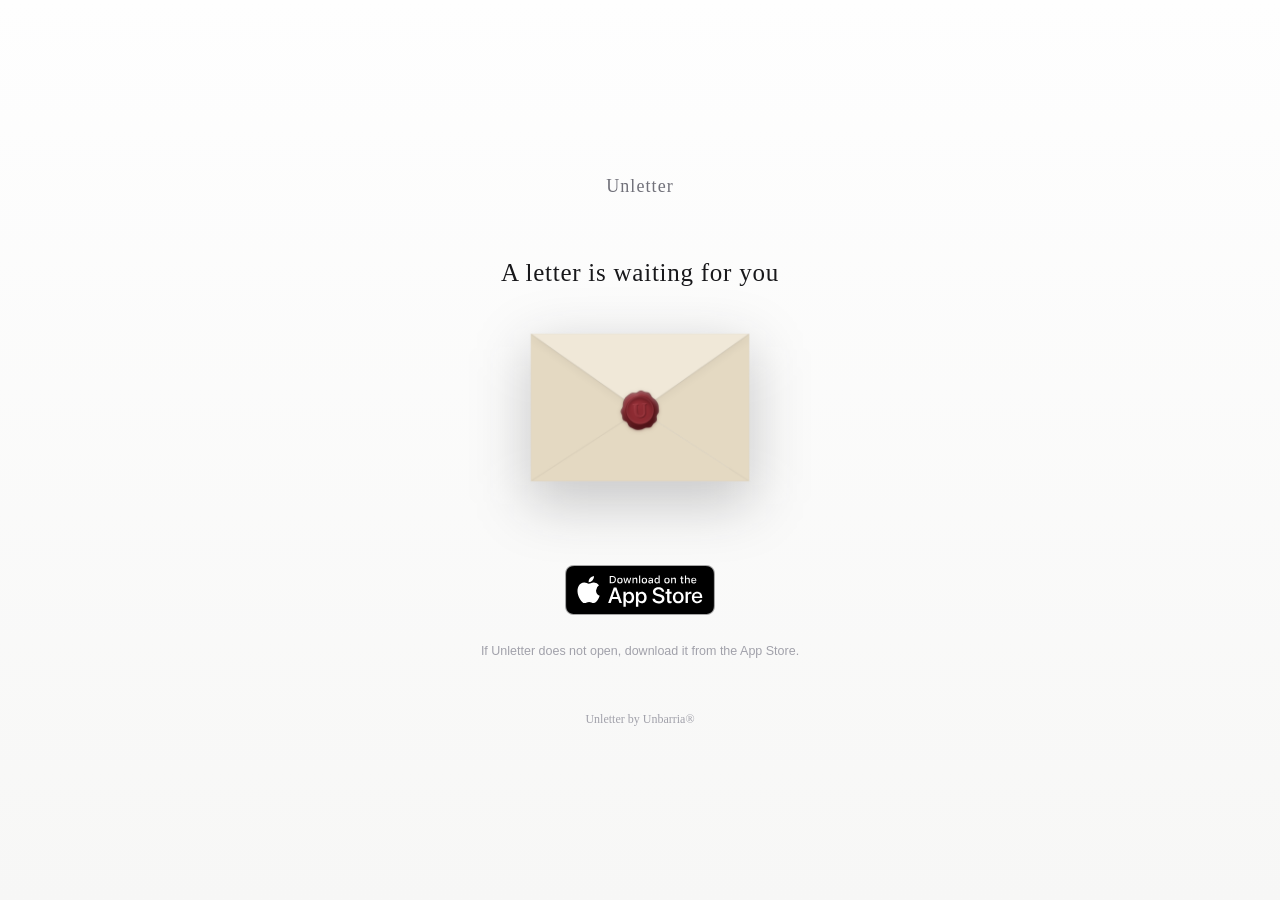
==== l/index.html @ f6f6aea8 "Refine Unletter landing CTA and link preview" ====
<!DOCTYPE html>
<html lang="ja">
<head>
<meta charset="utf-8">
<meta name="viewport" content="width=device-width, initial-scale=1, viewport-fit=cover">
<meta name="color-scheme" content="light">
<!-- 個人宛の私的なリンク。検索に出さない。 -->
<meta name="robots" content="noindex, nofollow">
<meta name="description" content="あなた宛の手紙が届いています。Unletterで、封を開く日までそっとお預かりします。">
<meta name="theme-color" content="#FAFAFA">
<meta name="apple-itunes-app" content="app-id=6777921284">
<meta property="og:site_name" content="Unletter">
<meta property="og:type" content="website">
<meta property="og:title" content="手紙が届いています — Unletter">
<meta property="og:description" content="あなた宛の手紙が届いています。Unletterで、封を開く日までそっとお預かりします。">
<meta property="og:url" content="https://unletter.unbarria.com/l/r/">
<meta property="og:image" content="https://unletter.unbarria.com/l/link-preview.png">
<meta property="og:image:width" content="1200">
<meta property="og:image:height" content="630">
<meta property="og:image:alt" content="封蝋で閉じられた封筒">
<meta name="twitter:card" content="summary_large_image">
<title>手紙が届いています — Unletter</title>
<style>
  /* アプリの世界観に合わせる：地は近白（ニュートラル）、手紙の object は温かい紙＋封蝋。
     アプリは明色固定なので、このページも明色のみ。 */
  :root{
    --paper:#FAFAFA; --ink:#18181B; --ink-soft:#71717A; --ink-faint:#A1A1AA;
    font-family:-apple-system,"Hiragino Mincho ProN","Hiragino Kaku Gothic ProN",serif;
  }
  *{ box-sizing:border-box; margin:0; padding:0; }
  html,body{ height:100%; }
  body{
    /* アプリの WarmBackground（近白の縦グラデ）に合わせ、封筒画像の縁を溶け込ませる。 */
    background:linear-gradient(180deg, #FEFEFE 0%, #F7F7F6 100%) fixed; color:var(--ink);
    -webkit-font-smoothing:antialiased; line-height:1.7;
    display:flex; align-items:center; justify-content:center;
    padding:36px 26px calc(36px + env(safe-area-inset-bottom));
  }
  main{ width:100%; max-width:360px; text-align:center; }
  .wordmark{ font-family:"Hiragino Mincho ProN",Georgia,serif; font-size:18px;
    letter-spacing:.06em; color:var(--ink-soft); margin-bottom:30px; }
  .from{ font-family:-apple-system,"Hiragino Kaku Gothic ProN",sans-serif;
    font-size:13px; color:var(--ink-soft); margin-bottom:6px; min-height:1.1em; }
  .title{ font-family:"Hiragino Mincho ProN",Georgia,serif; font-weight:500;
    font-size:25px; letter-spacing:.03em; }
  /* 封筒は長方形なので drop-shadow だと影も四角くなる。下に楕円のソフト影を敷いて浮遊感を出す。 */
  .env-wrap{ position:relative; width:238px; margin:30px auto 34px; }
  /* 長方形の実体をガウスぼかし＝境界の線が完全に溶ける（drop-shadowは縁が立つので使わない）。 */
  .env-wrap{ position:relative; width:238px; margin:30px auto 42px; }
  .env-wrap::before{ content:""; position:absolute; inset:0; z-index:0;
    background:rgba(24,24,27,0.22); border-radius:12px;
    transform:translateY(18px) scale(0.94); filter:blur(30px); }
  .env{ position:relative; z-index:1; display:block; width:238px; height:auto; }
  .open{ font-family:-apple-system,"Hiragino Kaku Gothic ProN",sans-serif;
    font-size:13px; color:var(--ink-soft); line-height:1.8; min-height:1.1em;
    padding:0 8px; white-space:pre-line; }
  /* Apple 公式 App Store バッジ（アートワークは改変しない／余白規定を満たす）。 */
  .badge-link{ display:inline-block; margin-top:34px; line-height:0; }
  .badge-link:active{ opacity:.85; }
  .badge{ height:50px; width:auto; }
  .open-app{ display:flex; align-items:center; gap:8px;
    width:max-content; max-width:100%; margin:30px auto 0;
    padding:0 2px 4px; border-bottom:1px solid rgba(24,24,27,.34);
    color:var(--ink); text-decoration:none;
    font-family:"Hiragino Mincho ProN",Georgia,serif; font-size:15px;
    letter-spacing:.04em; line-height:1.4; }
  .open-app::after{ content:""; width:6px; height:6px;
    border-top:1px solid rgba(24,24,27,.58); border-right:1px solid rgba(24,24,27,.58);
    transform:rotate(45deg); margin-top:1px; }
  .open-app:active{ opacity:.62; }
  .open-app[hidden]{ display:none; }
  .open-app + .badge-link{ margin-top:18px; }
  .note{ font-family:-apple-system,"Hiragino Kaku Gothic ProN",sans-serif;
    font-size:12.5px; color:var(--ink-faint); margin-top:18px; }
  .footer{ font-family:"Hiragino Mincho ProN",Georgia,serif; font-size:12px;
    color:var(--ink-faint); margin-top:46px; }
</style>
</head>
<body>
  <main>
    <div class="wordmark">Unletter</div>

    <p class="from" id="from"></p>
    <p class="title" id="title">手紙が届いています</p>

    <!-- アプリが実際に描く封筒（封蝋付き）をそのまま画像化したもの。WEBとアプリで同一の見た目。 -->
    <div class="env-wrap">
      <img class="env" src="envelope.png?v=4" width="988" height="692" alt="封蝋で閉じられた封筒">
    </div>

    <p class="open" id="open"></p>

    <a class="open-app" id="openApp" href="#" hidden>
      <span id="openAppLabel">手紙を受け取る</span>
    </a>

    <a class="badge-link" id="badgeLink" href="https://apps.apple.com/app/id6777921284" aria-label="App Store で入手">
      <img class="badge" id="badge" src="appstore-badge-ja.svg" alt="App Store で入手">
    </a>

    <p class="note" id="note">Unletter アプリを入れたあと、もう一度このリンクを開くと、手紙が追加されます。</p>
    <p class="footer">Unletter by Unbarria®</p>
  </main>

  <script>
    // 端末の言語で日英を出し分け。「#」以降のフラグメントはサーバーに送られない
    // （表示のためだけにブラウザ内で読む。手紙の本文・写真などは一切含めない）。
    (function () {
      var lang = (navigator.language || "ja").toLowerCase().indexOf("ja") === 0 ? "ja" : "en";
      document.documentElement.lang = lang;
      var MON = ["January","February","March","April","May","June","July","August",
                 "September","October","November","December"];
      var T = {
        ja: {
          title: "手紙が届いています",
          from: function (n) { return n + " さんから"; },
          date: function (y, m, d) { return y + "年" + m + "月" + d + "日"; },
          sealed: function (ds) { return "ひらく日（" + ds + "）まで、\nそっと封のままお預かりします。"; },
          badge: "appstore-badge-ja.svg",
          badgeAlt: "App Store で入手",
          openApp: "手紙を受け取る",
          note: "Unletterが開かない場合は、App Storeからどうぞ。"
        },
        en: {
          title: "A letter is waiting for you",
          from: function (n) { return "From " + n; },
          date: function (y, m, d) { return MON[m - 1] + " " + d + ", " + y; },
          sealed: function (ds) { return "Sealed until " + ds + "."; },
          badge: "appstore-badge-en.svg",
          badgeAlt: "Download on the App Store",
          openApp: "Receive the letter",
          note: "If Unletter does not open, download it from the App Store."
        }
      };
      var t = T[lang];
      document.getElementById("title").textContent = t.title;
      document.getElementById("note").textContent = t.note;
      var rawHash = location.hash.replace(/^#/, "");
      var openApp = document.getElementById("openApp");
      if (rawHash) {
        document.getElementById("openAppLabel").textContent = t.openApp;
        openApp.href = "unletter://receive?" + rawHash;
        openApp.hidden = false;
      }
      var badge = document.getElementById("badge");
      badge.src = t.badge; badge.alt = t.badgeAlt;
      document.getElementById("badgeLink").setAttribute("aria-label", t.badgeAlt);
      try {
        var p = new URLSearchParams(location.hash.replace(/^#/, ""));
        var from = p.get("f") || p.get("from");
        if (from) document.getElementById("from").textContent = t.from(decodeURIComponent(from));
        var open = p.get("o") || p.get("open");
        var m = open && open.match(/^(\d{4})-(\d{1,2})-(\d{1,2})$/);
        if (m) document.getElementById("open").textContent = t.sealed(t.date(+m[1], +m[2], +m[3]));
      } catch (e) { /* フラグメントが無くても通常表示 */ }
    })();
  </script>
</body>
</html>
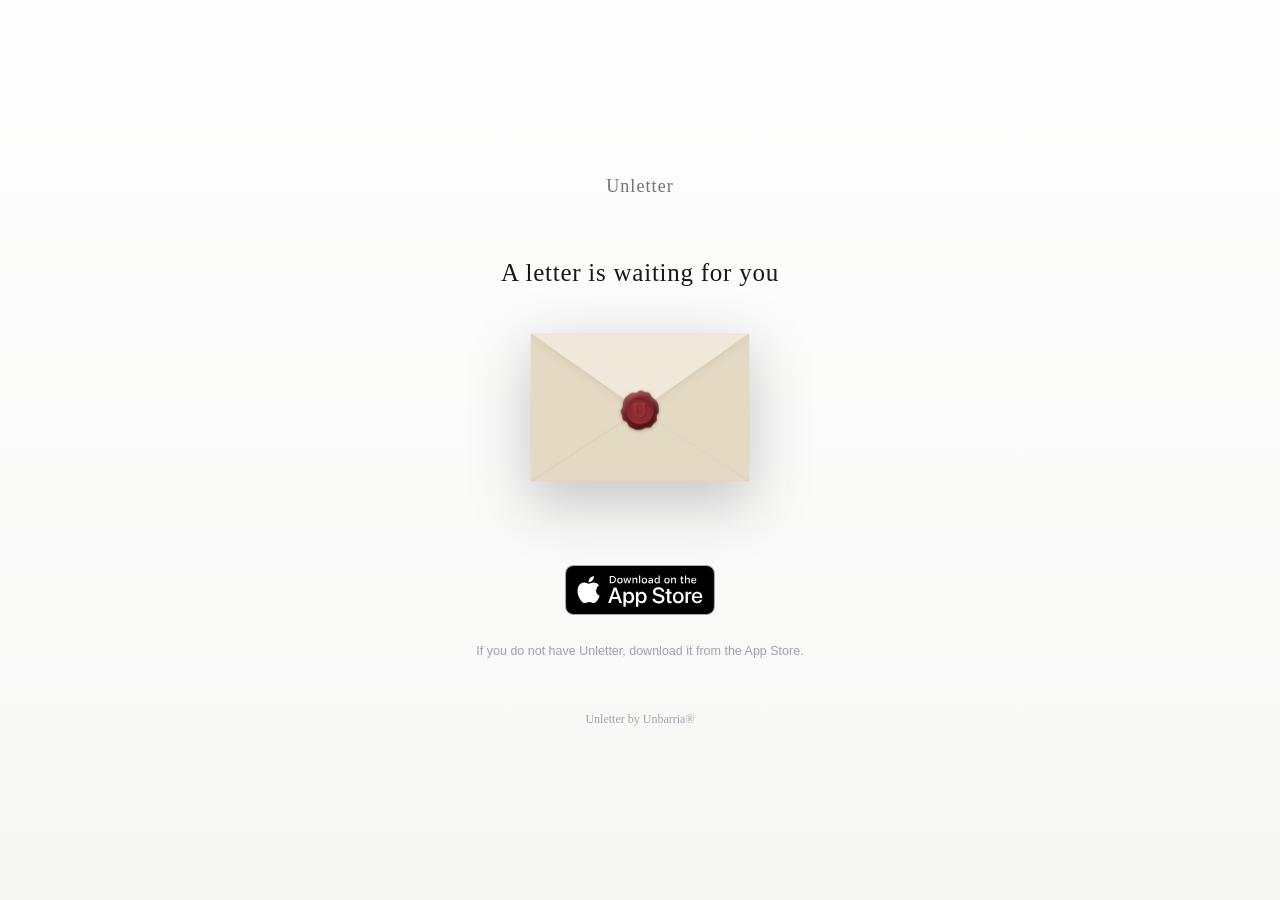
==== commit f6b252cc: "Clarify Unletter landing App Store copy" ====
--- a/l/index.html
+++ b/l/index.html
@@ -119,7 +119,7 @@
           badge: "appstore-badge-ja.svg",
           badgeAlt: "App Store で入手",
           openApp: "手紙を受け取る",
-          note: "Unletterが開かない場合は、App Storeからどうぞ。"
+          note: "Unletterをお持ちでない方は、App Storeから。"
         },
         en: {
           title: "A letter is waiting for you",
@@ -129,7 +129,7 @@
           badge: "appstore-badge-en.svg",
           badgeAlt: "Download on the App Store",
           openApp: "Receive the letter",
-          note: "If Unletter does not open, download it from the App Store."
+          note: "If you do not have Unletter, download it from the App Store."
         }
       };
       var t = T[lang];
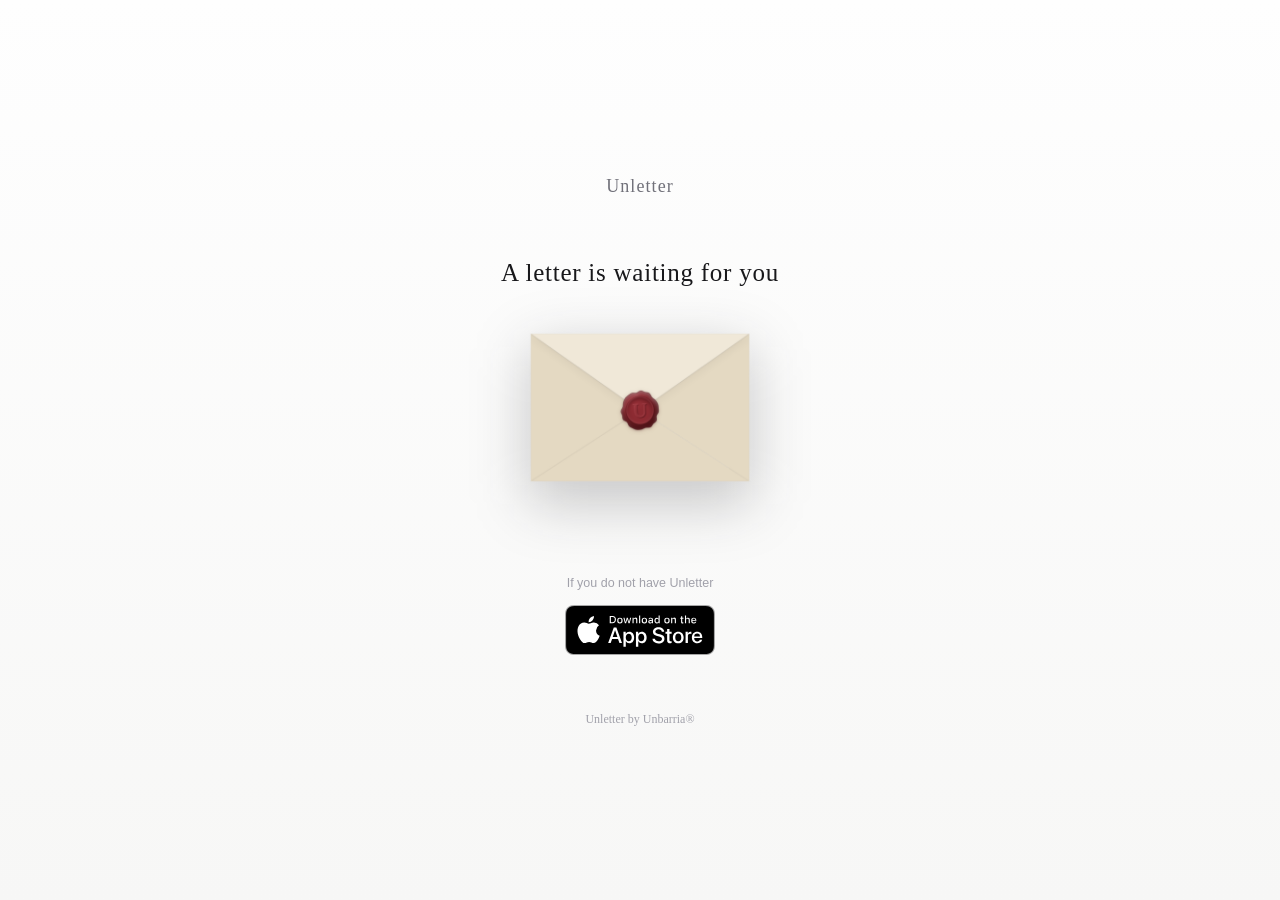
==== commit 17060a8b: "Refine Unletter landing receive CTA" ====
--- a/l/index.html
+++ b/l/index.html
@@ -60,18 +60,18 @@
   .badge{ height:50px; width:auto; }
   .open-app{ display:flex; align-items:center; gap:8px;
     width:max-content; max-width:100%; margin:30px auto 0;
-    padding:0 2px 4px; border-bottom:1px solid rgba(24,24,27,.34);
+    padding:0 4px 5px; border-bottom:1px solid rgba(24,24,27,.46);
     color:var(--ink); text-decoration:none;
-    font-family:"Hiragino Mincho ProN",Georgia,serif; font-size:15px;
-    letter-spacing:.04em; line-height:1.4; }
-  .open-app::after{ content:""; width:6px; height:6px;
+    font-family:"Hiragino Mincho ProN",Georgia,serif; font-size:16.5px;
+    font-weight:500; letter-spacing:.04em; line-height:1.4; }
+  .open-app::after{ content:""; width:7px; height:7px;
     border-top:1px solid rgba(24,24,27,.58); border-right:1px solid rgba(24,24,27,.58);
     transform:rotate(45deg); margin-top:1px; }
   .open-app:active{ opacity:.62; }
   .open-app[hidden]{ display:none; }
-  .open-app + .badge-link{ margin-top:18px; }
   .note{ font-family:-apple-system,"Hiragino Kaku Gothic ProN",sans-serif;
-    font-size:12.5px; color:var(--ink-faint); margin-top:18px; }
+    font-size:12.5px; color:var(--ink-faint); margin-top:26px; }
+  .note + .badge-link{ margin-top:10px; }
   .footer{ font-family:"Hiragino Mincho ProN",Georgia,serif; font-size:12px;
     color:var(--ink-faint); margin-top:46px; }
 </style>
@@ -94,11 +94,12 @@
       <span id="openAppLabel">手紙を受け取る</span>
     </a>
 
+    <p class="note" id="note">Unletter アプリを入れたあと、もう一度このリンクを開くと、手紙が追加されます。</p>
+
     <a class="badge-link" id="badgeLink" href="https://apps.apple.com/app/id6777921284" aria-label="App Store で入手">
       <img class="badge" id="badge" src="appstore-badge-ja.svg" alt="App Store で入手">
     </a>
 
-    <p class="note" id="note">Unletter アプリを入れたあと、もう一度このリンクを開くと、手紙が追加されます。</p>
     <p class="footer">Unletter by Unbarria®</p>
   </main>
 
@@ -119,7 +120,7 @@
           badge: "appstore-badge-ja.svg",
           badgeAlt: "App Store で入手",
           openApp: "手紙を受け取る",
-          note: "Unletterをお持ちでない方は、App Storeから。"
+          note: "Unletterをお持ちでない方は"
         },
         en: {
           title: "A letter is waiting for you",
@@ -129,7 +130,7 @@
           badge: "appstore-badge-en.svg",
           badgeAlt: "Download on the App Store",
           openApp: "Receive the letter",
-          note: "If you do not have Unletter, download it from the App Store."
+          note: "If you do not have Unletter"
         }
       };
       var t = T[lang];
@@ -139,7 +140,17 @@
       var openApp = document.getElementById("openApp");
       if (rawHash) {
         document.getElementById("openAppLabel").textContent = t.openApp;
-        openApp.href = "unletter://receive?" + rawHash;
+        try {
+          var appParams = new URLSearchParams();
+          var landingParams = new URLSearchParams(rawHash);
+          ["m", "f", "from", "o", "open"].forEach(function (name) {
+            var value = landingParams.get(name);
+            if (value) appParams.set(name, value);
+          });
+          openApp.href = "unletter://receive?" + appParams.toString();
+        } catch (e) {
+          openApp.href = "unletter://receive?" + rawHash;
+        }
         openApp.hidden = false;
       }
       var badge = document.getElementById("badge");
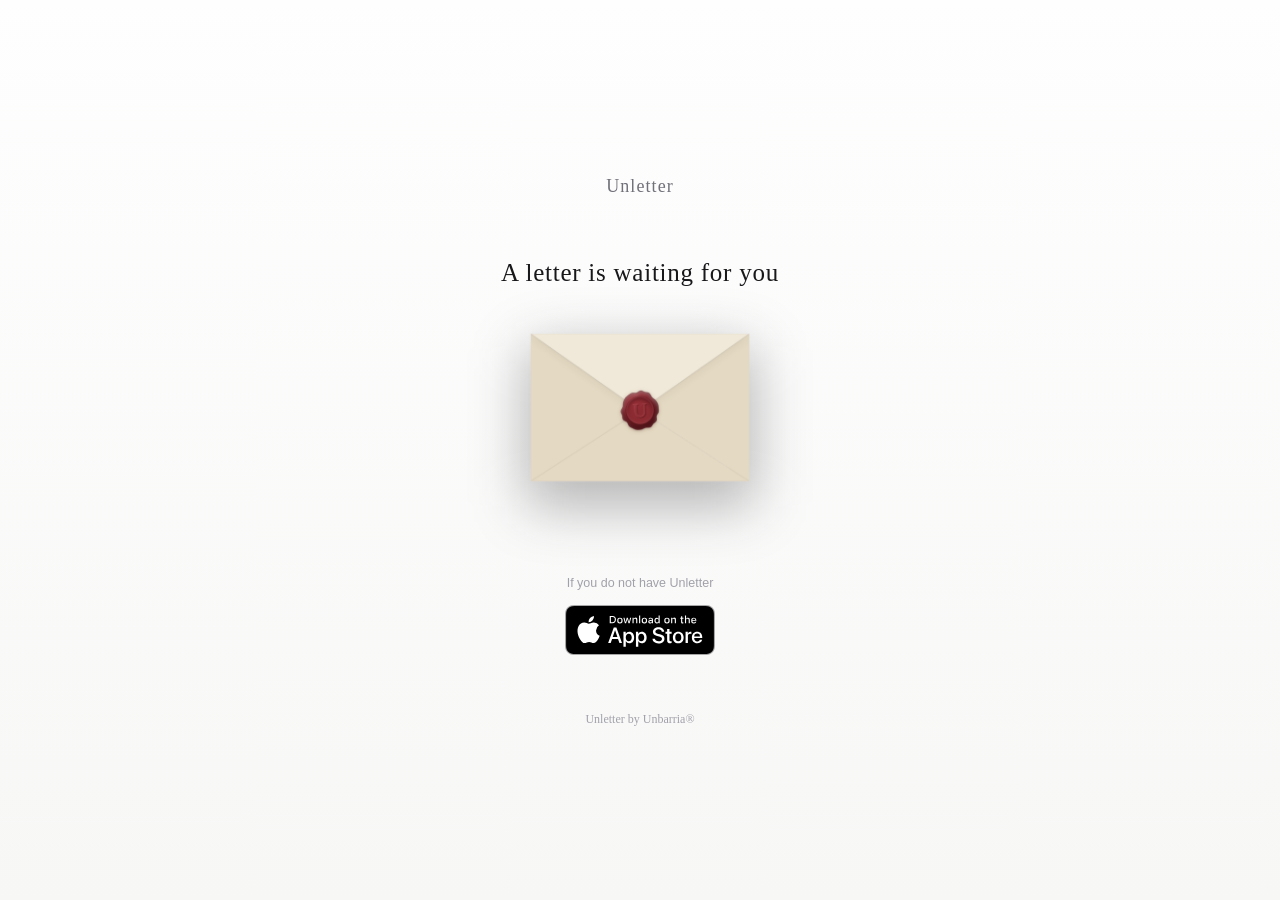
==== commit b87a3988: "Strengthen Unletter landing envelope shadow" ====
--- a/l/index.html
+++ b/l/index.html
@@ -43,13 +43,11 @@
     font-size:13px; color:var(--ink-soft); margin-bottom:6px; min-height:1.1em; }
   .title{ font-family:"Hiragino Mincho ProN",Georgia,serif; font-weight:500;
     font-size:25px; letter-spacing:.03em; }
-  /* 封筒は長方形なので drop-shadow だと影も四角くなる。下に楕円のソフト影を敷いて浮遊感を出す。 */
-  .env-wrap{ position:relative; width:238px; margin:30px auto 34px; }
-  /* 長方形の実体をガウスぼかし＝境界の線が完全に溶ける（drop-shadowは縁が立つので使わない）。 */
   .env-wrap{ position:relative; width:238px; margin:30px auto 42px; }
   .env-wrap::before{ content:""; position:absolute; inset:0; z-index:0;
-    background:rgba(24,24,27,0.22); border-radius:12px;
-    transform:translateY(18px) scale(0.94); filter:blur(30px); }
+    background:rgba(24,24,27,0.30); border-radius:12px;
+    transform:translateY(19px) scale(0.96);
+    -webkit-filter:blur(28px); filter:blur(28px); }
   .env{ position:relative; z-index:1; display:block; width:238px; height:auto; }
   .open{ font-family:-apple-system,"Hiragino Kaku Gothic ProN",sans-serif;
     font-size:13px; color:var(--ink-soft); line-height:1.8; min-height:1.1em;
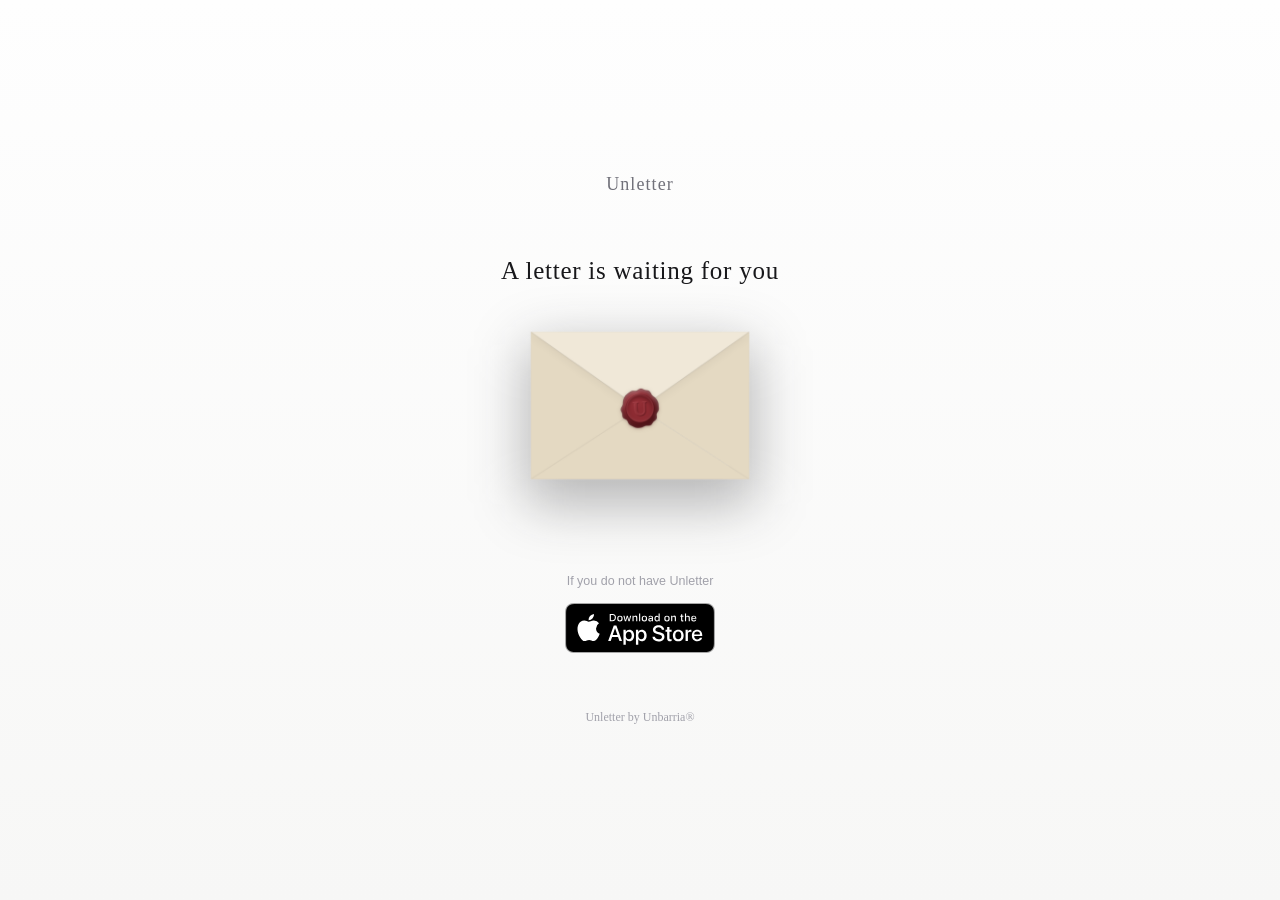
==== commit a3512763: "Fix Unletter landing on short viewports" ====
--- a/l/index.html
+++ b/l/index.html
@@ -28,15 +28,16 @@
     font-family:-apple-system,"Hiragino Mincho ProN","Hiragino Kaku Gothic ProN",serif;
   }
   *{ box-sizing:border-box; margin:0; padding:0; }
-  html,body{ height:100%; }
+  html{ min-height:100%; }
   body{
     /* アプリの WarmBackground（近白の縦グラデ）に合わせ、封筒画像の縁を溶け込ませる。 */
     background:linear-gradient(180deg, #FEFEFE 0%, #F7F7F6 100%) fixed; color:var(--ink);
     -webkit-font-smoothing:antialiased; line-height:1.7;
-    display:flex; align-items:center; justify-content:center;
-    padding:36px 26px calc(36px + env(safe-area-inset-bottom));
+    min-height:100vh; min-height:100svh;
+    display:flex; align-items:flex-start; justify-content:center;
+    padding:calc(32px + env(safe-area-inset-top)) 26px calc(36px + env(safe-area-inset-bottom));
   }
-  main{ width:100%; max-width:360px; text-align:center; }
+  main{ width:100%; max-width:360px; margin-block:auto; text-align:center; }
   .wordmark{ font-family:"Hiragino Mincho ProN",Georgia,serif; font-size:18px;
     letter-spacing:.06em; color:var(--ink-soft); margin-bottom:30px; }
   .from{ font-family:-apple-system,"Hiragino Kaku Gothic ProN",sans-serif;
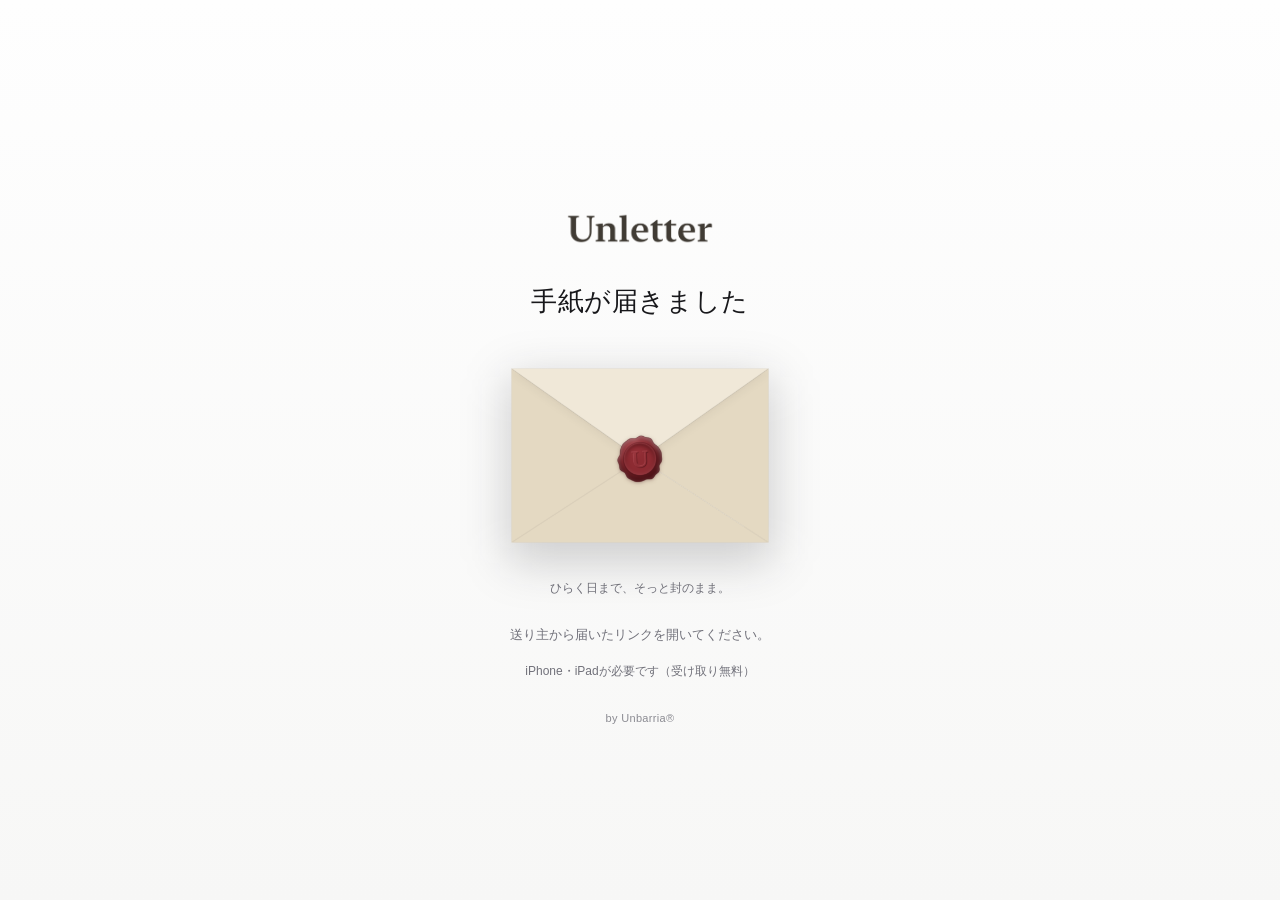
==== commit 51e7ac92: "Use associated HTTPS links to receive Unletter deliveries" ====
--- a/l/index.html
+++ b/l/index.html
@@ -1,169 +1,178 @@
-<!DOCTYPE html>
-<html lang="ja">
-<head>
-<meta charset="utf-8">
-<meta name="viewport" content="width=device-width, initial-scale=1, viewport-fit=cover">
-<meta name="color-scheme" content="light">
-<!-- 個人宛の私的なリンク。検索に出さない。 -->
-<meta name="robots" content="noindex, nofollow">
-<meta name="description" content="あなた宛の手紙が届いています。Unletterで、封を開く日までそっとお預かりします。">
+<!doctype html>
+<html lang="ja"><head>
+<meta charset="utf-8"><meta name="viewport" content="width=device-width, initial-scale=1, viewport-fit=cover">
+<meta name="color-scheme" content="light"><meta name="referrer" content="no-referrer"><meta name="robots" content="noindex,nofollow">
+<meta http-equiv="Content-Security-Policy" content="default-src 'none'; img-src 'self' https://unletter.unbarria.com; style-src 'unsafe-inline'; script-src 'sha256-oAiUkWqNXAfpsM3L37HL6iHNrdKfscBCrKbtZSpAs4I='; base-uri 'none'; form-action 'none'">
+<title>手紙が届いています — Unletter</title>
+<meta name="description" content="あなた宛ての手紙が届いています。Unletterで、ひらく日までそっと封のまま。">
 <meta name="theme-color" content="#FAFAFA">
-<meta name="apple-itunes-app" content="app-id=6777921284">
-<meta property="og:site_name" content="Unletter">
-<meta property="og:type" content="website">
+<meta property="og:site_name" content="Unletter"><meta property="og:type" content="website">
 <meta property="og:title" content="手紙が届いています — Unletter">
-<meta property="og:description" content="あなた宛の手紙が届いています。Unletterで、封を開く日までそっとお預かりします。">
-<meta property="og:url" content="https://unletter.unbarria.com/l/r/">
+<meta property="og:description" content="あなた宛ての手紙が届いています。Unletterで、ひらく日までそっと封のまま。">
 <meta property="og:image" content="https://unletter.unbarria.com/l/link-preview.png">
-<meta property="og:image:width" content="1200">
-<meta property="og:image:height" content="630">
-<meta property="og:image:alt" content="封蝋で閉じられた封筒">
+<meta property="og:image:width" content="1200"><meta property="og:image:height" content="630">
+<meta property="og:image:alt" content="Unletterの封蝋で閉じられた封筒">
 <meta name="twitter:card" content="summary_large_image">
-<title>手紙が届いています — Unletter</title>
+<meta name="twitter:image" content="https://unletter.unbarria.com/l/link-preview.png">
 <style>
-  /* アプリの世界観に合わせる：地は近白（ニュートラル）、手紙の object は温かい紙＋封蝋。
-     アプリは明色固定なので、このページも明色のみ。 */
-  :root{
-    --paper:#FAFAFA; --ink:#18181B; --ink-soft:#71717A; --ink-faint:#A1A1AA;
-    font-family:-apple-system,"Hiragino Mincho ProN","Hiragino Kaku Gothic ProN",serif;
+:root{color-scheme:light;--ink:#18181b;--soft:#71717a;--faint:#8b8b92;--serif:"Hiragino Mincho ProN","Yu Mincho",Georgia,serif}
+*{box-sizing:border-box}html,body{margin:0;min-height:100%}
+body{background:linear-gradient(180deg,#fefefe,#f7f7f6) fixed;color:var(--ink);font:14px/1.8 -apple-system,BlinkMacSystemFont,"Hiragino Kaku Gothic ProN",sans-serif;-webkit-font-smoothing:antialiased}
+main{width:min(100%,420px);min-height:100svh;display:flex;flex-direction:column;justify-content:center;margin:auto;padding:32px 26px calc(24px + env(safe-area-inset-bottom));text-align:center}
+p,h1,h2{margin:0}a{color:inherit}button,a,input,textarea{touch-action:manipulation}button,a{-webkit-tap-highlight-color:transparent}
+[hidden]{display:none!important}.wordmark{margin-bottom:34px;line-height:0}.brand-logo{display:block;width:148px;height:auto;margin:0 auto}.brand-environment{display:block;font:11px/1.5 -apple-system,BlinkMacSystemFont,sans-serif;color:var(--soft);margin-top:8px}
+h1{font:500 26px/1.5 var(--serif);letter-spacing:.025em}
+.address{display:flex;flex-wrap:wrap;justify-content:center;gap:10px 20px;margin-top:16px;color:var(--soft)}
+.address-person{display:flex;align-items:baseline;justify-content:center;gap:7px;max-width:100%;min-width:0}
+.tag{flex:none;font:11px/1.5 -apple-system,BlinkMacSystemFont,sans-serif;background:#f0f0f2;border-radius:5px;padding:2px 6px}
+.name{font:16px/1.6 var(--serif);overflow-wrap:anywhere;min-width:0}
+.env-wrap{position:relative;width:min(262px,88%);margin:30px auto 24px}
+.env-wrap:before{content:"";position:absolute;inset:0;background:rgba(24,24,27,.19);border-radius:12px;transform:translateY(15px) scale(.95);filter:blur(24px)}
+.envelope{position:relative;display:block;width:100%;height:auto}
+.open{font-size:12px;color:var(--soft);line-height:1.8;margin:0 auto;max-width:320px}
+.receive{display:flex;align-items:center;justify-content:center;min-height:54px;padding:10px 20px;margin:24px auto 0;border-radius:28px;background:#403b33;color:#fff;text-decoration:none;font-weight:600;font-size:16px;box-shadow:0 10px 24px rgba(41,35,27,.13)}
+.receive:active{transform:translateY(1px);box-shadow:0 5px 14px rgba(41,35,27,.12)}
+.device{font-size:12px;color:var(--soft);margin-top:14px}
+details{margin-top:12px;color:var(--soft);font-size:12px}summary{cursor:pointer;list-style:none;display:inline-flex;align-items:center;gap:9px;min-height:44px}summary::-webkit-details-marker{display:none}summary:after{content:'+';font-size:16px}details[open] summary:after{content:'−'}
+.help-content{margin-top:8px;padding:22px 18px;background:rgba(255,255,255,.75);border-radius:18px;box-shadow:0 6px 24px rgba(24,24,27,.04)}
+.install,.help-subtitle{font:500 13px/1.8 -apple-system,BlinkMacSystemFont,sans-serif;color:var(--ink)}
+.badge-link{display:inline-block;margin-top:14px;line-height:0}.badge{height:42px;width:auto}
+.note{font-size:12px;color:var(--soft);margin:12px auto 0;max-width:285px}.help-subtitle{margin:24px 0 8px}
+.copy{font:inherit;min-height:44px;border:0;background:transparent;color:var(--ink);text-decoration:underline;text-underline-offset:5px;cursor:pointer;padding:8px}
+.notice{font-size:12px}textarea{width:100%;height:88px;font:12px/1.5 monospace;border:1px solid #d4d4d8;border-radius:8px;padding:8px;background:#fff;color:var(--ink)}
+.invalid{color:var(--soft);font-size:13px;margin-top:24px}.footer{font:11px/1.5 -apple-system,BlinkMacSystemFont,sans-serif;color:var(--faint);margin-top:28px;letter-spacing:.03em}
+:focus-visible{outline:2px solid #39747b;outline-offset:5px}
+@media(max-height:680px) and (max-width:699px){main{padding-top:24px}.wordmark{margin-bottom:22px}.env-wrap{width:220px;margin:24px auto 20px}}
+@media(min-height:900px){main{padding-top:54px}.wordmark{margin-bottom:38px}.env-wrap{margin-top:36px}}
+@media(min-width:700px){main{padding-top:64px}.env-wrap{width:280px}}
+</style></head><body><main>
+<div class="wordmark"><img class="brand-logo" src="/l/wordmark.png" width="660" height="139" alt="Unletter"></div>
+<section id="missing" hidden><h1>ページが見つかりません</h1><p class="note"><a href="/">Unletterのホームへ</a></p></section>
+<section id="letter">
+<h1 id="title">手紙が届きました</h1>
+<div class="address" id="address" hidden>
+<p class="address-person"><span class="tag" lang="en">from</span><span class="name" id="sender" hidden></span></p>
+<p class="address-person"><span class="tag" lang="en">to</span><span class="name" id="recipient" hidden></span></p>
+</div>
+<div class="env-wrap"><img class="envelope" id="envelope" src="/l/envelope.png" width="988" height="692" alt="封蝋で閉じられた封筒"></div>
+<p class="open" id="open">ひらく日まで、そっと封のまま。</p>
+<a class="receive" id="receive" hidden>Unletterで受け取る</a>
+<p class="invalid" id="invalid">送り主から届いたリンクを開いてください。</p>
+<p class="device" id="device">iPhone・iPadが必要です（受け取り無料）</p>
+<details id="help-details" hidden><summary id="help-title">受け取り方を見る</summary><div class="help-content">
+<h2 class="install" id="install">Unletterをお持ちでない方へ</h2>
+
+<a class="badge-link" id="store" href="https://apps.apple.com/app/id6777921284" rel="noreferrer" aria-label="App StoreでUnletterを入手"><img class="badge" id="badge" src="/l/appstore-badge-ja.svg" alt="App Storeからダウンロード"></a>
+<p class="note" id="note">インストール・更新後、このリンクをもう一度開いてください。</p>
+<h2 class="help-subtitle" id="help-subtitle">アプリが開かないときは</h2>
+<p id="help">LINEなどのアプリ内で開いている場合は、メニューからSafariで開いてください。</p>
+<button class="copy" id="copy" type="button">手紙のリンクをコピー</button><p class="notice" id="notice" role="status" aria-live="polite"></p>
+<textarea id="manual-link" readonly hidden aria-label="手紙のリンク" spellcheck="false"></textarea></div></details>
+<noscript><p class="note">手紙の情報を表示するにはJavaScriptを有効にしてください。</p></noscript>
+</section><p class="footer">by Unbarria®</p>
+</main><script>(function () {
+  const get = id => document.getElementById(id)
+  // Safari may reuse this document for another /l/r/#... invitation.
+  // Retire the old actions before reloading and validating the new fragment.
+  window.addEventListener('hashchange', function () {
+    get('letter').hidden = true
+    get('receive').hidden = true
+    get('receive').removeAttribute('href')
+    location.reload()
+  })
+  const en = !/^ja\b/i.test(navigator.language || 'ja')
+  const idPattern = /^[0-9a-f]{8}(?:-[0-9a-f]{4}){3}-[0-9a-f]{12}$/
+  const sharedPage = location.pathname === '/l/r/' || location.pathname === '/l/'
+  const oldID = location.pathname.slice(3)
+  if (location.search || (!sharedPage && !(location.pathname.startsWith('/l/') && idPattern.test(oldID)))) return
+  get('missing').hidden = true
+  get('letter').hidden = false
+  document.documentElement.lang = en ? 'en' : 'ja'
+  if (en) {
+    get('title').textContent = 'A letter for you'
+    get('receive').textContent = 'Receive in Unletter'
+    get('open').textContent = 'Kept sealed until the day it opens.'
+    get('install').textContent = 'Don’t have Unletter yet?'
+    get('device').textContent = 'Requires iPhone or iPad · Free to receive'
+    get('note').textContent = 'After installing or updating, open this link again.'
+    get('help-title').textContent = 'How to receive your letter'
+    get('help-subtitle').textContent = 'If the app doesn’t open'
+    get('help').textContent = 'In LINE or another app’s browser, use its menu to open this page in Safari.'
+    get('copy').textContent = 'Copy letter link'
+    get('invalid').textContent = 'Open the full link you received from the sender.'
+    get('badge').src = get('badge').src.replace('badge-ja.svg', 'badge-en.svg')
+    get('badge').alt = 'Download on the App Store'
+    get('store').setAttribute('aria-label', 'Download Unletter on the App Store')
+    get('envelope').alt = 'An envelope closed with a wax seal'
   }
-  *{ box-sizing:border-box; margin:0; padding:0; }
-  html{ min-height:100%; }
-  body{
-    /* アプリの WarmBackground（近白の縦グラデ）に合わせ、封筒画像の縁を溶け込ませる。 */
-    background:linear-gradient(180deg, #FEFEFE 0%, #F7F7F6 100%) fixed; color:var(--ink);
-    -webkit-font-smoothing:antialiased; line-height:1.7;
-    min-height:100vh; min-height:100svh;
-    display:flex; align-items:flex-start; justify-content:center;
-    padding:calc(32px + env(safe-area-inset-top)) 26px calc(36px + env(safe-area-inset-bottom));
-  }
-  main{ width:100%; max-width:360px; margin-block:auto; text-align:center; }
-  .wordmark{ font-family:"Hiragino Mincho ProN",Georgia,serif; font-size:18px;
-    letter-spacing:.06em; color:var(--ink-soft); margin-bottom:30px; }
-  .from{ font-family:-apple-system,"Hiragino Kaku Gothic ProN",sans-serif;
-    font-size:13px; color:var(--ink-soft); margin-bottom:6px; min-height:1.1em; }
-  .title{ font-family:"Hiragino Mincho ProN",Georgia,serif; font-weight:500;
-    font-size:25px; letter-spacing:.03em; }
-  .env-wrap{ position:relative; width:238px; margin:30px auto 42px; }
-  .env-wrap::before{ content:""; position:absolute; inset:0; z-index:0;
-    background:rgba(24,24,27,0.30); border-radius:12px;
-    transform:translateY(19px) scale(0.96);
-    -webkit-filter:blur(28px); filter:blur(28px); }
-  .env{ position:relative; z-index:1; display:block; width:238px; height:auto; }
-  .open{ font-family:-apple-system,"Hiragino Kaku Gothic ProN",sans-serif;
-    font-size:13px; color:var(--ink-soft); line-height:1.8; min-height:1.1em;
-    padding:0 8px; white-space:pre-line; }
-  /* Apple 公式 App Store バッジ（アートワークは改変しない／余白規定を満たす）。 */
-  .badge-link{ display:inline-block; margin-top:34px; line-height:0; }
-  .badge-link:active{ opacity:.85; }
-  .badge{ height:50px; width:auto; }
-  .open-app{ display:flex; align-items:center; gap:8px;
-    width:max-content; max-width:100%; margin:30px auto 0;
-    padding:0 4px 5px; border-bottom:1px solid rgba(24,24,27,.46);
-    color:var(--ink); text-decoration:none;
-    font-family:"Hiragino Mincho ProN",Georgia,serif; font-size:16.5px;
-    font-weight:500; letter-spacing:.04em; line-height:1.4; }
-  .open-app::after{ content:""; width:7px; height:7px;
-    border-top:1px solid rgba(24,24,27,.58); border-right:1px solid rgba(24,24,27,.58);
-    transform:rotate(45deg); margin-top:1px; }
-  .open-app:active{ opacity:.62; }
-  .open-app[hidden]{ display:none; }
-  .note{ font-family:-apple-system,"Hiragino Kaku Gothic ProN",sans-serif;
-    font-size:12.5px; color:var(--ink-faint); margin-top:26px; }
-  .note + .badge-link{ margin-top:10px; }
-  .footer{ font-family:"Hiragino Mincho ProN",Georgia,serif; font-size:12px;
-    color:var(--ink-faint); margin-top:46px; }
-</style>
-</head>
-<body>
-  <main>
-    <div class="wordmark">Unletter</div>
-
-    <p class="from" id="from"></p>
-    <p class="title" id="title">手紙が届いています</p>
-
-    <!-- アプリが実際に描く封筒（封蝋付き）をそのまま画像化したもの。WEBとアプリで同一の見た目。 -->
-    <div class="env-wrap">
-      <img class="env" src="envelope.png?v=4" width="988" height="692" alt="封蝋で閉じられた封筒">
-    </div>
-
-    <p class="open" id="open"></p>
-
-    <a class="open-app" id="openApp" href="#" hidden>
-      <span id="openAppLabel">手紙を受け取る</span>
-    </a>
-
-    <p class="note" id="note">Unletter アプリを入れたあと、もう一度このリンクを開くと、手紙が追加されます。</p>
-
-    <a class="badge-link" id="badgeLink" href="https://apps.apple.com/app/id6777921284" aria-label="App Store で入手">
-      <img class="badge" id="badge" src="appstore-badge-ja.svg" alt="App Store で入手">
-    </a>
-
-    <p class="footer">Unletter by Unbarria®</p>
-  </main>
-
-  <script>
-    // 端末の言語で日英を出し分け。「#」以降のフラグメントはサーバーに送られない
-    // （表示のためだけにブラウザ内で読む。手紙の本文・写真などは一切含めない）。
-    (function () {
-      var lang = (navigator.language || "ja").toLowerCase().indexOf("ja") === 0 ? "ja" : "en";
-      document.documentElement.lang = lang;
-      var MON = ["January","February","March","April","May","June","July","August",
-                 "September","October","November","December"];
-      var T = {
-        ja: {
-          title: "手紙が届いています",
-          from: function (n) { return n + " さんから"; },
-          date: function (y, m, d) { return y + "年" + m + "月" + d + "日"; },
-          sealed: function (ds) { return "ひらく日（" + ds + "）まで、\nそっと封のままお預かりします。"; },
-          badge: "appstore-badge-ja.svg",
-          badgeAlt: "App Store で入手",
-          openApp: "手紙を受け取る",
-          note: "Unletterをお持ちでない方は"
-        },
-        en: {
-          title: "A letter is waiting for you",
-          from: function (n) { return "From " + n; },
-          date: function (y, m, d) { return MON[m - 1] + " " + d + ", " + y; },
-          sealed: function (ds) { return "Sealed until " + ds + "."; },
-          badge: "appstore-badge-en.svg",
-          badgeAlt: "Download on the App Store",
-          openApp: "Receive the letter",
-          note: "If you do not have Unletter"
-        }
-      };
-      var t = T[lang];
-      document.getElementById("title").textContent = t.title;
-      document.getElementById("note").textContent = t.note;
-      var rawHash = location.hash.replace(/^#/, "");
-      var openApp = document.getElementById("openApp");
-      if (rawHash) {
-        document.getElementById("openAppLabel").textContent = t.openApp;
-        try {
-          var appParams = new URLSearchParams();
-          var landingParams = new URLSearchParams(rawHash);
-          ["m", "f", "from", "o", "open"].forEach(function (name) {
-            var value = landingParams.get(name);
-            if (value) appParams.set(name, value);
-          });
-          openApp.href = "unletter://receive?" + appParams.toString();
-        } catch (e) {
-          openApp.href = "unletter://receive?" + rawHash;
-        }
-        openApp.hidden = false;
-      }
-      var badge = document.getElementById("badge");
-      badge.src = t.badge; badge.alt = t.badgeAlt;
-      document.getElementById("badgeLink").setAttribute("aria-label", t.badgeAlt);
-      try {
-        var p = new URLSearchParams(location.hash.replace(/^#/, ""));
-        var from = p.get("f") || p.get("from");
-        if (from) document.getElementById("from").textContent = t.from(decodeURIComponent(from));
-        var open = p.get("o") || p.get("open");
-        var m = open && open.match(/^(\d{4})-(\d{1,2})-(\d{1,2})$/);
-        if (m) document.getElementById("open").textContent = t.sealed(t.date(+m[1], +m[2], +m[3]));
-      } catch (e) { /* フラグメントが無くても通常表示 */ }
-    })();
-  </script>
-</body>
-</html>
+  let fields, id, canonical
+  try {
+    fields = new Map()
+    for (const field of location.hash.slice(1).split('&')) {
+      const split = field.indexOf('=')
+      if (split < 1 || fields.has(field.slice(0,split))) throw new Error()
+      fields.set(field.slice(0,split),field.slice(split+1))
+    }
+    id = sharedPage ? fields.get('id') : oldID
+    if (!idPattern.test(id || '') || (!sharedPage && fields.has('id'))) throw new Error()
+    if (sharedPage) fields.delete('id')
+    const allowed = ['v','t','k','from','to','cover']
+    if ([...fields.keys()].some(k => !allowed.includes(k)) || fields.get('v') !== '1') throw new Error()
+    if (!['t','k'].every(k => /^[A-Za-z0-9_-]{42}[AEIMQUYcgkosw048]$/.test(fields.get(k) || '')) || fields.get('t') === fields.get('k')) throw new Error()
+    function name(key) {
+      const encoded = fields.get(key)
+      if (typeof encoded !== 'string' || encoded.length > 960) throw new Error()
+      const value = decodeURIComponent(encoded).trim()
+      if (!value || [...value].length > 80 || new TextEncoder().encode(value).length > 320 || /[\u0000-\u001f\u007f-\u009f\u2028\u2029]/u.test(value)) throw new Error()
+      return value
+    }
+    let sender, recipient
+    if (fields.has('from') || fields.has('to')) { sender = name('from'); recipient = name('to') }
+    let openDate
+    if (fields.has('cover')) {
+      const encoded = fields.get('cover')
+      if (encoded.length > 6000 || !/^[A-Za-z0-9_-]+$/.test(encoded)) throw new Error()
+      const bytes = Uint8Array.from(atob(encoded.replace(/-/g,'+').replace(/_/g,'/') + '='.repeat((4-encoded.length%4)%4)), c => c.charCodeAt(0))
+      const cover = JSON.parse(new TextDecoder('utf-8',{fatal:true}).decode(bytes))
+      if (typeof cover.openAt !== 'string' || !/^\d{4}-\d{2}-\d{2}T\d{2}:\d{2}:\d{2}(?:\.\d+)?Z$/.test(cover.openAt) ||
+          !idPattern.test(cover.sealSeed?.toLowerCase() || '') ||
+          (cover.memo != null && (typeof cover.memo !== 'string' || new TextEncoder().encode(cover.memo).length > 2048))) throw new Error()
+      openDate = new Date(cover.openAt)
+      if (!Number.isFinite(openDate.getTime())) throw new Error()
+    }
+    const host = location.hostname === 'unletter-relay-staging.yusuke-yoshida.workers.dev' ? location.hostname : 'unletter.unbarria.com'
+    const fragment = [...fields].map(([k,v]) => k + '=' + v).join('&')
+    canonical = 'https://' + host + '/l/' + id + '#' + fragment
+    // Safari opens an associated HTTPS link on a different host in the installed app.
+    const handoffHost = location.hostname === 'unletter.unbarria.com'
+      ? 'unletter-relay-production.yusuke-yoshida.workers.dev' : host
+    get('receive').href = 'https://' + handoffHost + '/l/' + id + '#' + fragment
+    get('receive').hidden = false
+    get('help-details').hidden = false
+    get('invalid').hidden = true
+    if (sender) {
+      get('sender').textContent = sender
+      get('recipient').textContent = recipient
+      get('address').hidden = false
+      get('sender').hidden = false
+      get('recipient').hidden = false
+    }
+    if (openDate) {
+      const date = new Intl.DateTimeFormat(en ? 'en' : 'ja', {year:'numeric',month:'long',day:'numeric'}).format(openDate)
+      get('open').textContent = (en ? 'Opens ' : 'ひらく日　') + date
+    }
+  } catch (_) { return }
+  get('copy').addEventListener('click', async function () {
+    try {
+      // The canonical form also works with the first delivery-enabled builds.
+      await navigator.clipboard.writeText(canonical)
+      get('notice').textContent = en ? 'Link copied.' : 'リンクをコピーしました。'
+    } catch (_) {
+      get('manual-link').value = canonical
+      get('manual-link').hidden = false
+      get('manual-link').focus()
+      get('manual-link').select()
+      get('notice').textContent = en ? 'Select and copy the link below.' : '下のリンクを選択してコピーしてください。'
+    }
+  })
+})();</script></body></html>
